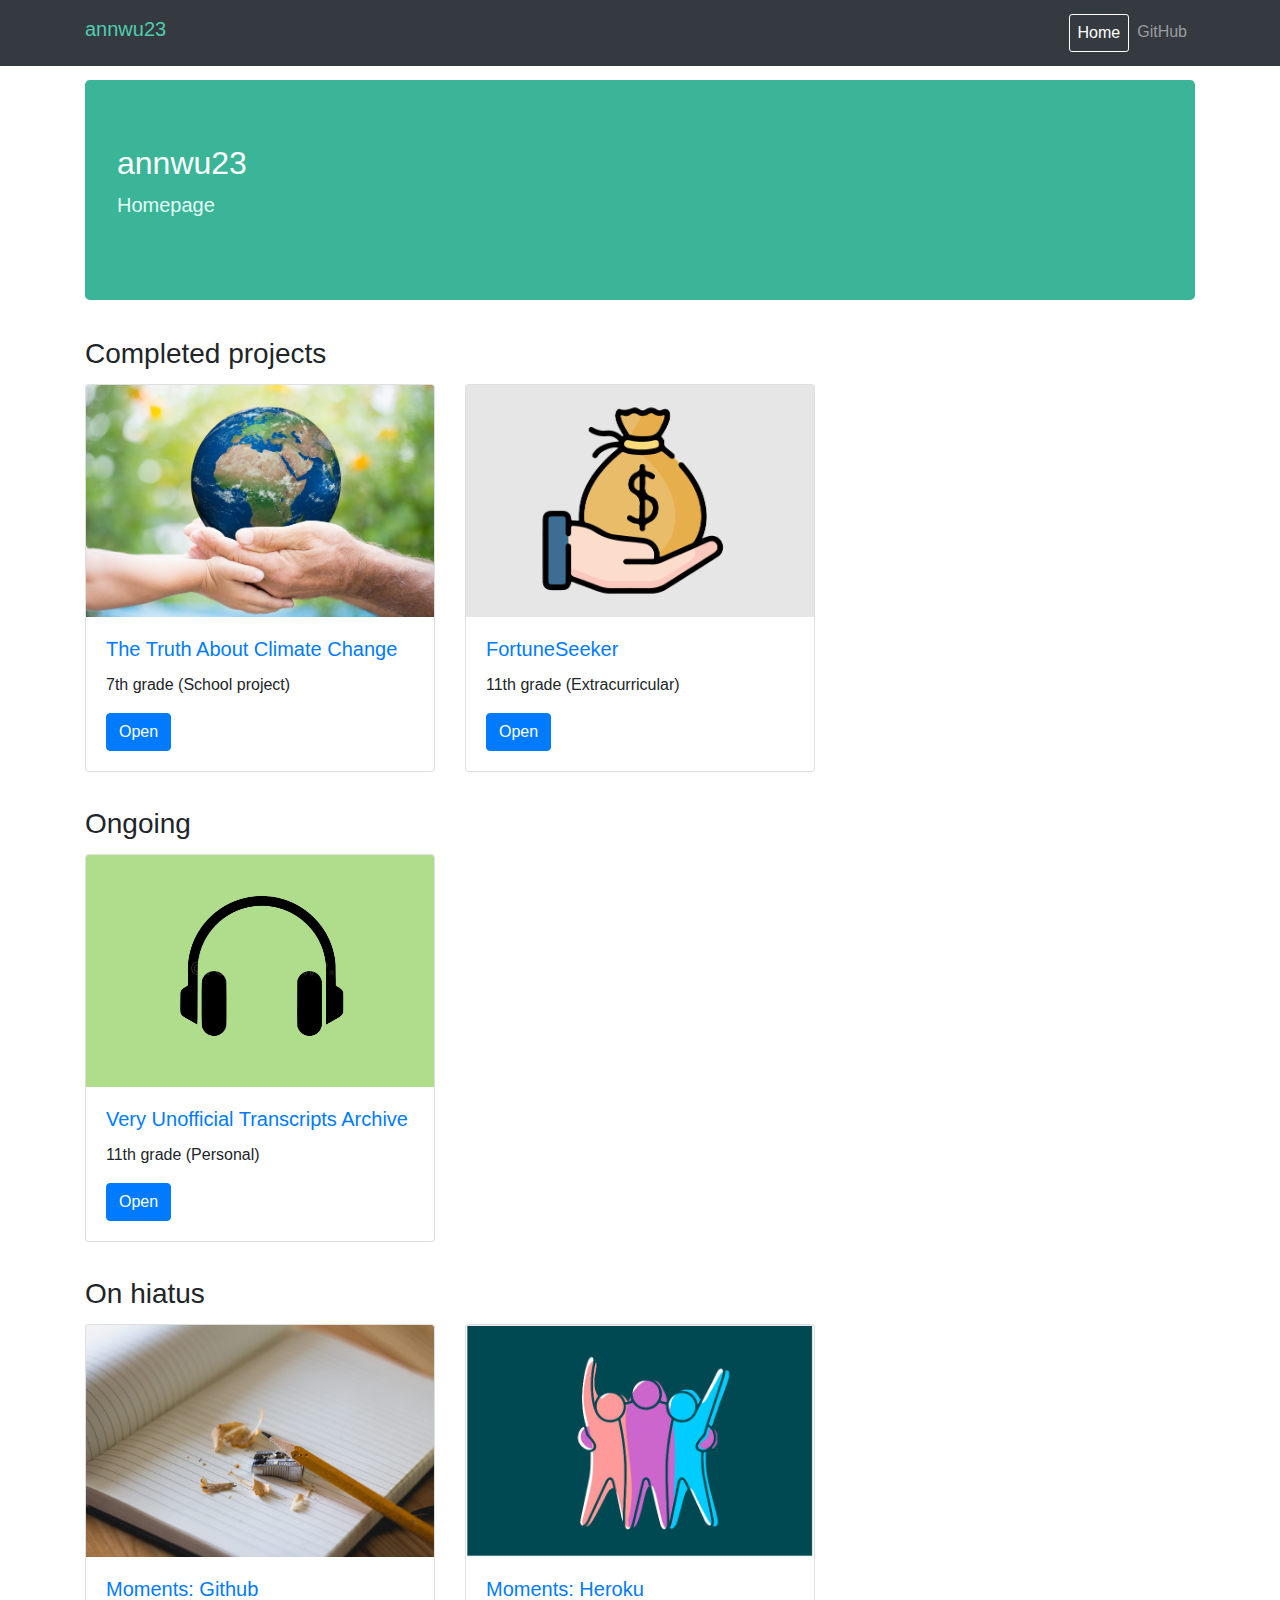
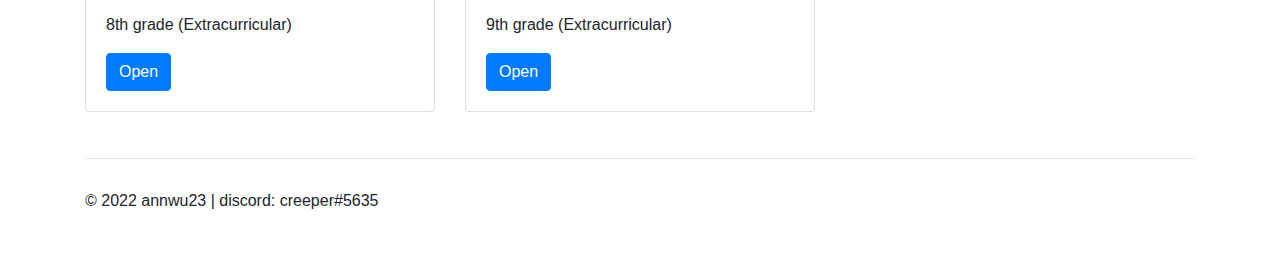
==== index.html @ 158f88be "Initial commit" ====
<!DOCTYPE html>
<html lang="en">
	<head>
		<meta http-equiv="Content-Type" content="text/html; charset=UTF-8">  
		<meta name="viewport" content="width=device-width, initial-scale=1, shrink-to-fit=no">
		<meta name="description" content="">
		<meta name="author" content="annwu23">
		<meta name="generator" content="Jekyll v3.8.5">
		<title>annwu23</title>
		<link rel="stylesheet" href="static/css/main.css">
		<link rel="stylesheet" href="https://use.fontawesome.com/releases/v5.6.1/css/all.css" integrity="sha384-gfdkjb5BdAXd+lj+gudLWI+BXq4IuLW5IT+brZEZsLFm++aCMlF1V92rMkPaX4PP" crossorigin="anonymous">
		<link rel="stylesheet" href="https://stackpath.bootstrapcdn.com/bootstrap/4.3.1/css/bootstrap.min.css" integrity="sha384-ggOyR0iXCbMQv3Xipma34MD+dH/1fQ784/j6cY/iJTQUOhcWr7x9JvoRxT2MZw1T" crossorigin="anonymous">
		<script src="https://stackpath.bootstrapcdn.com/bootstrap/4.3.1/js/bootstrap.min.js" integrity="sha384-JjSmVgyd0p3pXB1rRibZUAYoIIy6OrQ6VrjIEaFf/nJGzIxFDsf4x0xIM+B07jRM" crossorigin="anonymous"></script>
		<!-- <link rel="icon" href="/favicon.png">
		<link rel="apple-touch-icon" href="/apple-touch-icon.png">
		<link rel="stylesheet" href="/static/bootstrap.min.css">
		<link rel="stylesheet" href="/static/main.css?201102">
		<link rel="canonical" href="https://pyone.tw/"> -->
	</head>
	<body>
		<div class="container">
			<nav class="navbar navbar-expand-md navbar-dark fixed-top bg-dark">
				<div class="container">
					<h1 class="navbar-brand">annwu23</h1>
					<button class="navbar-toggler" type="button" data-toggle="collapse" data-target="#navbarCollapse" aria-controls="navbarCollapse" aria-expanded="false" aria-label="Toggle navigation">
						<span class="navbar-toggler-icon"></span>
					</button>
					<div class="collapse navbar-collapse" id="navbarCollapse">
						<ul class="navbar-nav ml-auto">
							<li class="nav-item"> <a class="nav-link active" href="../">Home</a> </li>
							<li class="nav-item"> <a class="nav-link" href="https://github.com/meowykitty2/" target="_blank">GitHub</a> </li>
						</ul>
					</div>
				</div>
			</nav>
			<main role="main">
				<div class="jumbotron bg-cover">
					<h2>annwu23</h2>
					<div class="row">
						<div class="col-lg-12">
							<p class="lead">Homepage</p>
						</div>
					</div>
				</div> <!-- end class="jumbotron bg-cover" -->
				<h3 class="section-title">Completed projects</h3>
				<div class="row">
					<div class="col-lg-4">
						<div class="card">
							<img src="static/img/thetruthaboutclimatechange.jpg" class="card-img-top" alt="Two hands cupping a globe.">
							<div class="card-body">
								<h5 class="card-title text-primary">The Truth About Climate Change</h5>
								<p class="card-text">7th grade (School project)</p>
								<a target="_blank" href="../thetruthaboutclimatechange/" class="btn btn-primary">Open</a>
							</div>
						</div>
					</div> <!-- end class="col-lg-4" -->
					<div class="col-lg-4">
						<div class="card">
							<img src="static/img/fortuneseeker.png" class="card-img-top" alt="A hand cupping a bag of money.">
							<div class="card-body">
								<h5 class="card-title text-primary">FortuneSeeker</h5>
								<p class="card-text">11th grade (Extracurricular)</p>
								<a target="_blank" href="http://fortune-seeker.herokuapp.com" class="btn btn-primary">Open</a>
							</div>
						</div>
					</div> <!-- end class="col-lg-4" -->
				</div> <!-- end class="row" -->
				<h3 class="section-title">Ongoing</h3>
				<div class="row">
					<div class="col-lg-4">
						<div class="card">
							<img src="static/img/transcripts.png" class="card-img-top" alt="A pair of headphones on a purple background.">
							<div class="card-body">
								<h5 class="card-title text-primary">Very Unofficial Transcripts Archive</h5>
								<p class="card-text">11th grade (Personal)</p>
								<a target="_blank" href="../transcripts/" class="btn btn-primary">Open</a>
							</div>
						</div>
					</div> <!-- end class="col-lg-4" -->
				</div> <!-- end class="row" -->
				<h3 class="section-title">On hiatus</h3>
				<div class="row">
					<div class="col-lg-4">
						<div class="card">
							<img src="static/img/moments-github.jpg" class="card-img-top" alt="A pencil and a piece of paper.">
							<div class="card-body">
								<h5 class="card-title text-primary">Moments: Github</h5>
								<p class="card-text">8th grade (Extracurricular)</p>
								<a target="_blank" href="../moments/" class="btn btn-primary">Open</a>
							</div>
						</div>
					</div> <!-- end class="col-lg-4" -->
					<div class="col-lg-4">
						<div class="card">
							<img src="static/img/moments-heroku.png" class="card-img-top" alt="Cartoon depiction of three people (pink, purple, and blue) together.">
							<div class="card-body">
								<h5 class="card-title text-primary">Moments: Heroku</h5>
								<p class="card-text">9th grade (Extracurricular)</p>
								<a target="_blank" href="http://annwu23.herokuapp.com" class="btn btn-primary">Open</a>
							</div>
						</div>
					</div> <!-- end class="col-lg-4" -->
				</div> <!-- end class="row" -->
			</main>
			<hr>
			<footer class="footer">
				<p>&copy; 2022 annwu23 | discord: creeper#5635</p>
			</footer>
		</div> <!-- end class="container" -->
	</body>
</html>
---- static/css/main.css ----
body, button, html, input, select, textarea {
	font-family: "Microsoft JhengHei";
	line-height: 1.65;
}

h1, h2, h3, h4, h5, h6 {
	font-weight: 400;
}
h1.header-title {
	padding: 5px 0;
	font-size: 28px;
	font-weight: 700;
}
h2.page-title {
	margin: 100px 0 10px;
	font-size: 36px;
	padding: 20px;
	background-color: #daf0eb;
	border-radius: 3px;
}
h3.section-title {
    padding: 5px 0;
}

pre code {
	font-size: 18px !important;
	padding-left: -80px;
}

.navbar-brand {
	color: #4fccaf !important;
	font-size: 20px;
}
.navbar-nav .nav-item .nav-link {
	margin: 6px 0;
	padding: 6px 12px;
	color: #c0c0c0;
}
.navbar-nav .nav-item .nav-link.active {
	border: solid 1px #fff;
	border-radius: 3px;
}

/* a, a:link, a:visited, a:active {
	color: #2aa198; /* cyan */
/* }
a:hover {
	color: #268bd2; /* blue */
/* }

/*.page-section {
	padding: 20px 0 10px;
}*/

.page-section + h3 span {
	color: #fff;
	background-color: #007bff;
	padding: 10px 20px;
	border-radius: 3px;
}

footer {
	margin: 30px 0 40px 0;
}

ol.note li {
	font-size: 18px;
}

ul.note li {
	font-size: 18px;
	list-style-type: square
}
ul.outline li {
	font-size: 18px;
	margin: 10px 5px;
}
ul.outline li strong {
	color: #016ee3;
}
ul li p {
	display: inline;
}

.jumbotron {
	margin-top: 80px;
	background-color: #3ab598 !important;
}
.jumbotron h2 {
	color: #fff;
}
.jumbotron p.lead {
	color: #e3fbf5;
}

.small-sec {
	margin: 100px 0 10px;
}
.small-sec span {
	color: #fff;
	background-color: #28a745;
	padding: 10px;
	border-radius: 3px;
}

.dbtable-name,
.intro-title {
	margin: 80px 0 10px;
}
.intro-code {
	color: #fff;
	background-color: #282923;
	border-radius: 3px;
}
.dbtable-name div {
	width: 50%;
	margin: auto;
	margin-bottom: 30px;
	padding: 10px;
	border: solid 1px #999;
	border-radius: 3px;
}
.dbtable-name + div table * {
	font-size: 18px;
}

.text-desc {
	color: #333;
	background-color: #eee;
	font-weight: 400;
	padding: 20px;
	border-radius: 3px;
}

.table-schema tr td:nth-child(1) {
	width: 30%;
}
.table-schema tr td:nth-child(2) {
	width: 20%;
}
.table-schema tr td:nth-child(3) {
	width: 50%;
}

.extra-links div {
	padding: 10px;
}

div .card {
	margin-bottom: 30px;
}
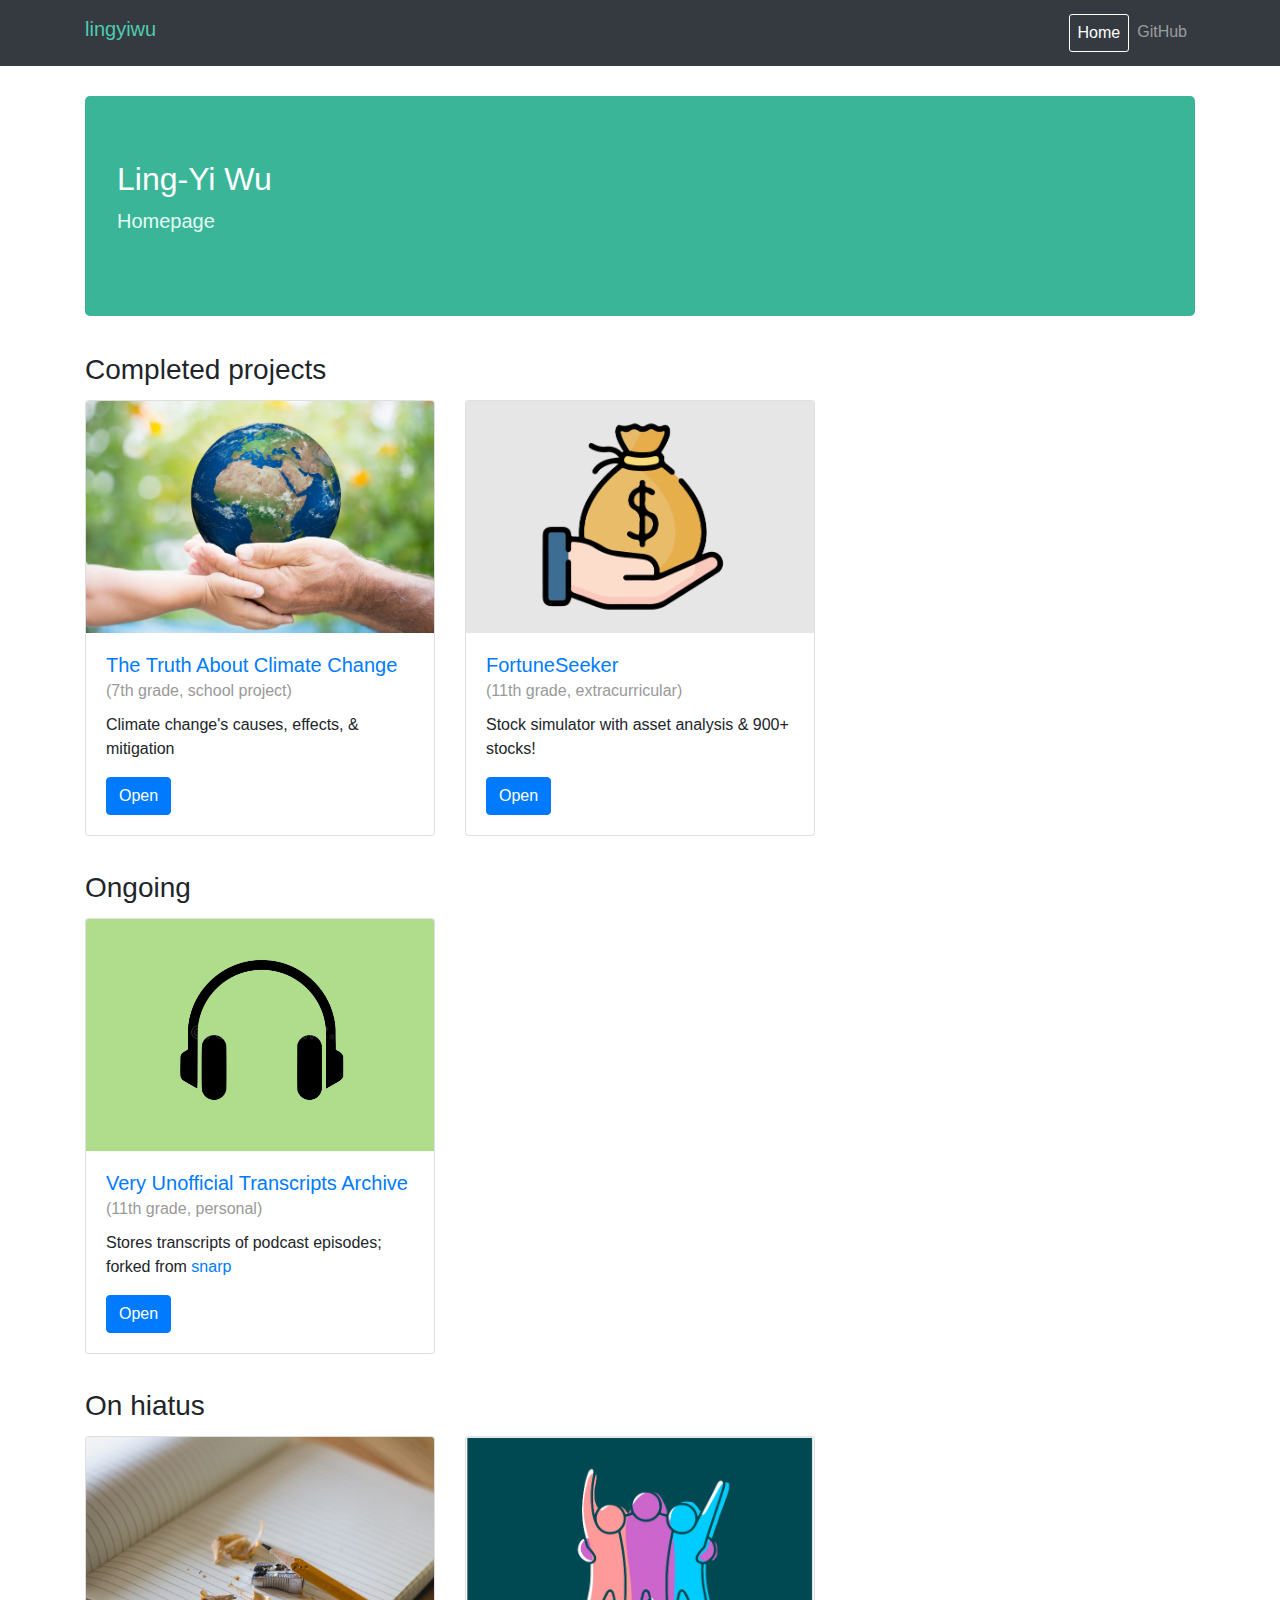
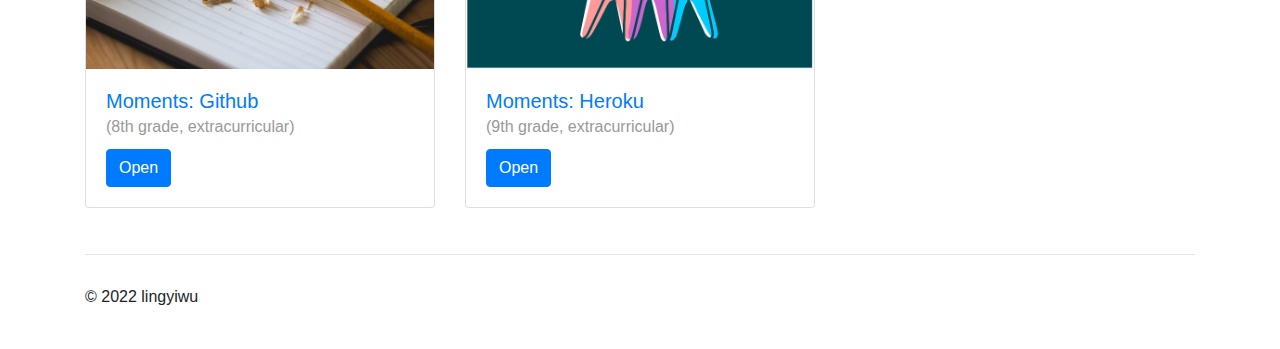
==== commit e051777f: "Updated format of homepage" ====
--- a/index.html
+++ b/index.html
@@ -4,38 +4,34 @@
 		<meta http-equiv="Content-Type" content="text/html; charset=UTF-8">  
 		<meta name="viewport" content="width=device-width, initial-scale=1, shrink-to-fit=no">
 		<meta name="description" content="">
-		<meta name="author" content="annwu23">
-		<meta name="generator" content="Jekyll v3.8.5">
-		<title>annwu23</title>
+		<meta name="author" content="lingyiwu">
+		<title>lingyiwu | home</title>
 		<link rel="stylesheet" href="static/css/main.css">
 		<link rel="stylesheet" href="https://use.fontawesome.com/releases/v5.6.1/css/all.css" integrity="sha384-gfdkjb5BdAXd+lj+gudLWI+BXq4IuLW5IT+brZEZsLFm++aCMlF1V92rMkPaX4PP" crossorigin="anonymous">
 		<link rel="stylesheet" href="https://stackpath.bootstrapcdn.com/bootstrap/4.3.1/css/bootstrap.min.css" integrity="sha384-ggOyR0iXCbMQv3Xipma34MD+dH/1fQ784/j6cY/iJTQUOhcWr7x9JvoRxT2MZw1T" crossorigin="anonymous">
 		<script src="https://stackpath.bootstrapcdn.com/bootstrap/4.3.1/js/bootstrap.min.js" integrity="sha384-JjSmVgyd0p3pXB1rRibZUAYoIIy6OrQ6VrjIEaFf/nJGzIxFDsf4x0xIM+B07jRM" crossorigin="anonymous"></script>
-		<!-- <link rel="icon" href="/favicon.png">
-		<link rel="apple-touch-icon" href="/apple-touch-icon.png">
-		<link rel="stylesheet" href="/static/bootstrap.min.css">
-		<link rel="stylesheet" href="/static/main.css?201102">
-		<link rel="canonical" href="https://pyone.tw/"> -->
+		<!-- <link rel="icon" href="static/img/favicon.png"> -->
+		<!-- <link rel="apple-touch-icon" href="static/img/apple-touch-icon.png"> -->
 	</head>
 	<body>
 		<div class="container">
 			<nav class="navbar navbar-expand-md navbar-dark fixed-top bg-dark">
 				<div class="container">
-					<h1 class="navbar-brand">annwu23</h1>
+					<h1 class="navbar-brand">lingyiwu</h1>
 					<button class="navbar-toggler" type="button" data-toggle="collapse" data-target="#navbarCollapse" aria-controls="navbarCollapse" aria-expanded="false" aria-label="Toggle navigation">
 						<span class="navbar-toggler-icon"></span>
 					</button>
 					<div class="collapse navbar-collapse" id="navbarCollapse">
 						<ul class="navbar-nav ml-auto">
 							<li class="nav-item"> <a class="nav-link active" href="../">Home</a> </li>
-							<li class="nav-item"> <a class="nav-link" href="https://github.com/meowykitty2/" target="_blank">GitHub</a> </li>
+							<li class="nav-item"> <a class="nav-link" href="https://github.com/lingyiwu/" target="_blank">GitHub</a> </li>
 						</ul>
 					</div>
 				</div>
 			</nav>
 			<main role="main">
 				<div class="jumbotron bg-cover">
-					<h2>annwu23</h2>
+					<h2>Ling-Yi Wu</h2>
 					<div class="row">
 						<div class="col-lg-12">
 							<p class="lead">Homepage</p>
@@ -48,8 +44,8 @@
 						<div class="card">
 							<img src="static/img/thetruthaboutclimatechange.jpg" class="card-img-top" alt="Two hands cupping a globe.">
 							<div class="card-body">
-								<h5 class="card-title text-primary">The Truth About Climate Change</h5>
-								<p class="card-text">7th grade (School project)</p>
+								<h5 class="card-title text-primary">The Truth About Climate Change<br/><small>(7th grade, school project)</small></h5>
+								<p class="card-text">Climate change's causes, effects, &amp; mitigation</p>
 								<a target="_blank" href="../thetruthaboutclimatechange/" class="btn btn-primary">Open</a>
 							</div>
 						</div>
@@ -58,8 +54,8 @@
 						<div class="card">
 							<img src="static/img/fortuneseeker.png" class="card-img-top" alt="A hand cupping a bag of money.">
 							<div class="card-body">
-								<h5 class="card-title text-primary">FortuneSeeker</h5>
-								<p class="card-text">11th grade (Extracurricular)</p>
+								<h5 class="card-title text-primary">FortuneSeeker<br/><small>(11th grade, extracurricular)</small></h5>
+								<p class="card-text">Stock simulator with asset analysis &amp; 900+ stocks!</p>
 								<a target="_blank" href="http://fortune-seeker.herokuapp.com" class="btn btn-primary">Open</a>
 							</div>
 						</div>
@@ -71,8 +67,8 @@
 						<div class="card">
 							<img src="static/img/transcripts.png" class="card-img-top" alt="A pair of headphones on a purple background.">
 							<div class="card-body">
-								<h5 class="card-title text-primary">Very Unofficial Transcripts Archive</h5>
-								<p class="card-text">11th grade (Personal)</p>
+								<h5 class="card-title text-primary">Very Unofficial Transcripts Archive<br/><small>(11th grade, personal)</small></h5>
+								<p class="card-text">Stores transcripts of podcast episodes; forked from <a href="https://snarp.github.io/magnus_archives_transcripts/" target="_blank">snarp</a></p>
 								<a target="_blank" href="../transcripts/" class="btn btn-primary">Open</a>
 							</div>
 						</div>
@@ -84,8 +80,7 @@
 						<div class="card">
 							<img src="static/img/moments-github.jpg" class="card-img-top" alt="A pencil and a piece of paper.">
 							<div class="card-body">
-								<h5 class="card-title text-primary">Moments: Github</h5>
-								<p class="card-text">8th grade (Extracurricular)</p>
+								<h5 class="card-title text-primary">Moments: Github<br/><small>(8th grade, extracurricular)</small></h5>
 								<a target="_blank" href="../moments/" class="btn btn-primary">Open</a>
 							</div>
 						</div>
@@ -94,8 +89,7 @@
 						<div class="card">
 							<img src="static/img/moments-heroku.png" class="card-img-top" alt="Cartoon depiction of three people (pink, purple, and blue) together.">
 							<div class="card-body">
-								<h5 class="card-title text-primary">Moments: Heroku</h5>
-								<p class="card-text">9th grade (Extracurricular)</p>
+								<h5 class="card-title text-primary">Moments: Heroku<br/><small>(9th grade, extracurricular)</small></h5>
 								<a target="_blank" href="http://annwu23.herokuapp.com" class="btn btn-primary">Open</a>
 							</div>
 						</div>
@@ -104,7 +98,7 @@
 			</main>
 			<hr>
 			<footer class="footer">
-				<p>&copy; 2022 annwu23 | discord: creeper#5635</p>
+				<p>&copy; 2022 lingyiwu</p>
 			</footer>
 		</div> <!-- end class="container" -->
 	</body>
--- a/static/css/main.css
+++ b/static/css/main.css
@@ -83,7 +83,7 @@
 }
 
 .jumbotron {
-	margin-top: 80px;
+	margin-top: 6rem;
 	background-color: #3ab598 !important;
 }
 .jumbotron h2 {
@@ -148,4 +148,7 @@
 
 div .card {
 	margin-bottom: 30px;
+}
+.card-title small {
+	color: #999;
 }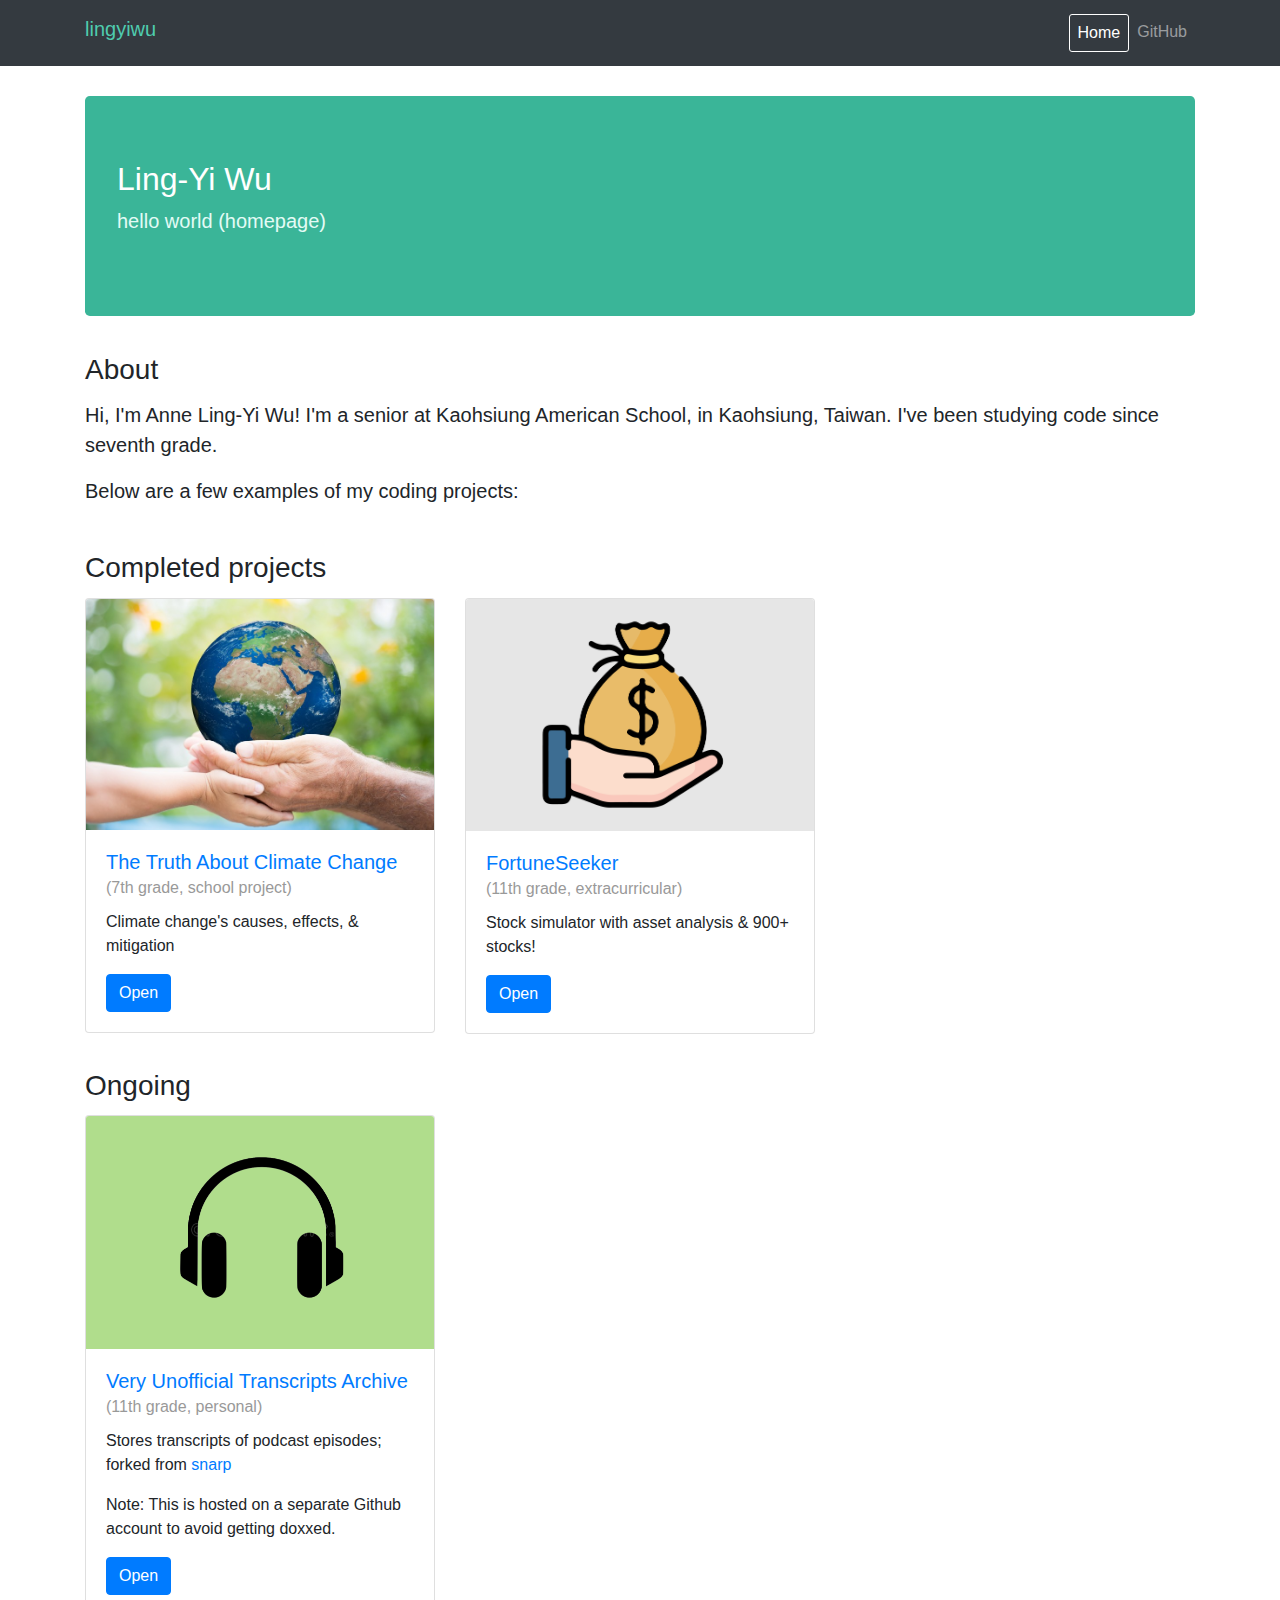
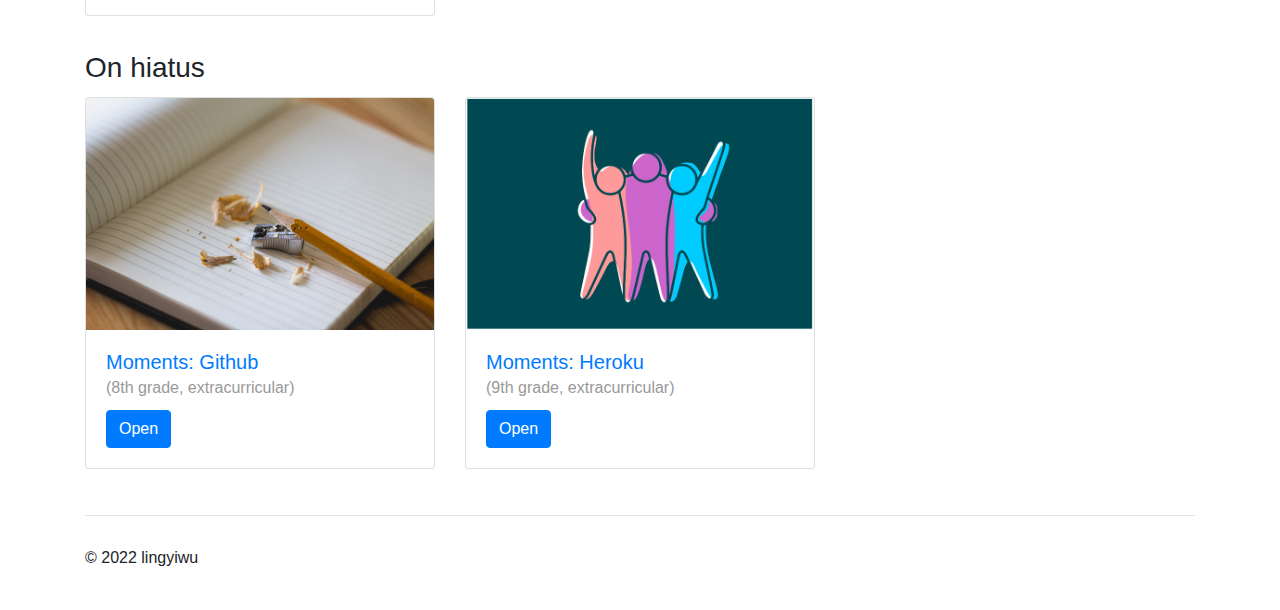
==== commit 0213dda5: "Fixed a link, added short description" ====
--- a/index.html
+++ b/index.html
@@ -10,6 +10,14 @@
 		<link rel="stylesheet" href="https://use.fontawesome.com/releases/v5.6.1/css/all.css" integrity="sha384-gfdkjb5BdAXd+lj+gudLWI+BXq4IuLW5IT+brZEZsLFm++aCMlF1V92rMkPaX4PP" crossorigin="anonymous">
 		<link rel="stylesheet" href="https://stackpath.bootstrapcdn.com/bootstrap/4.3.1/css/bootstrap.min.css" integrity="sha384-ggOyR0iXCbMQv3Xipma34MD+dH/1fQ784/j6cY/iJTQUOhcWr7x9JvoRxT2MZw1T" crossorigin="anonymous">
 		<script src="https://stackpath.bootstrapcdn.com/bootstrap/4.3.1/js/bootstrap.min.js" integrity="sha384-JjSmVgyd0p3pXB1rRibZUAYoIIy6OrQ6VrjIEaFf/nJGzIxFDsf4x0xIM+B07jRM" crossorigin="anonymous"></script>
+		<script src="https://code.jquery.com/jquery-3.6.0.min.js"></script>
+		<script>
+			$(document).ready(function(){
+				$('#toggle-frog').click(function() {
+					$('#frog').toggle("slide");
+				});
+			});
+		</script>
 		<!-- <link rel="icon" href="static/img/favicon.png"> -->
 		<!-- <link rel="apple-touch-icon" href="static/img/apple-touch-icon.png"> -->
 	</head>
@@ -34,10 +42,23 @@
 					<h2>Ling-Yi Wu</h2>
 					<div class="row">
 						<div class="col-lg-12">
-							<p class="lead">Homepage</p>
+							<p class="lead">hello world (homepage)</p>
 						</div>
 					</div>
 				</div> <!-- end class="jumbotron bg-cover" -->
+				<h3 class="section-title">About</h3>
+				<p class="lead">Hi, I'm Anne Ling-Yi Wu! I'm a senior at Kaohsiung American School, in Kaohsiung, Taiwan. I've been studying code since seventh grade.</p>
+				<!-- , and Making Websites Is My Passion <span class="toggle" id="toggle-frog">(insert badly drawn frog)</span>.</p>
+				<div id="frog" style="display: none;">
+					<center>
+					<img src="static/img/home-frog.jpeg" alt="frog">
+					<br/><br/>
+					<p>(Image Description: A poorly edited image of a happy frog clipart on a foggy background. It is captioned with red Papyrus font that reads, 'graphic design is my passion.' End ID)</p>
+					<p>You know, this frog.</p>
+					</center>
+				</div> -->
+				<p class="lead">Below are a few examples of my coding projects:</p>
+				<br/>
 				<h3 class="section-title">Completed projects</h3>
 				<div class="row">
 					<div class="col-lg-4">
@@ -69,7 +90,8 @@
 							<div class="card-body">
 								<h5 class="card-title text-primary">Very Unofficial Transcripts Archive<br/><small>(11th grade, personal)</small></h5>
 								<p class="card-text">Stores transcripts of podcast episodes; forked from <a href="https://snarp.github.io/magnus_archives_transcripts/" target="_blank">snarp</a></p>
-								<a target="_blank" href="../transcripts/" class="btn btn-primary">Open</a>
+								<p class="card-text">Note: This is hosted on a separate Github account to avoid getting doxxed.</p>
+								<a target="_blank" href="https://ghostwires.github.io/transcripts" class="btn btn-primary">Open</a>
 							</div>
 						</div>
 					</div> <!-- end class="col-lg-4" -->
--- a/static/css/main.css
+++ b/static/css/main.css
@@ -151,4 +151,10 @@
 }
 .card-title small {
 	color: #999;
+}
+
+.toggle {
+	color: #007bff;
+	text-decoration: underline;
+	cursor: pointer;
 }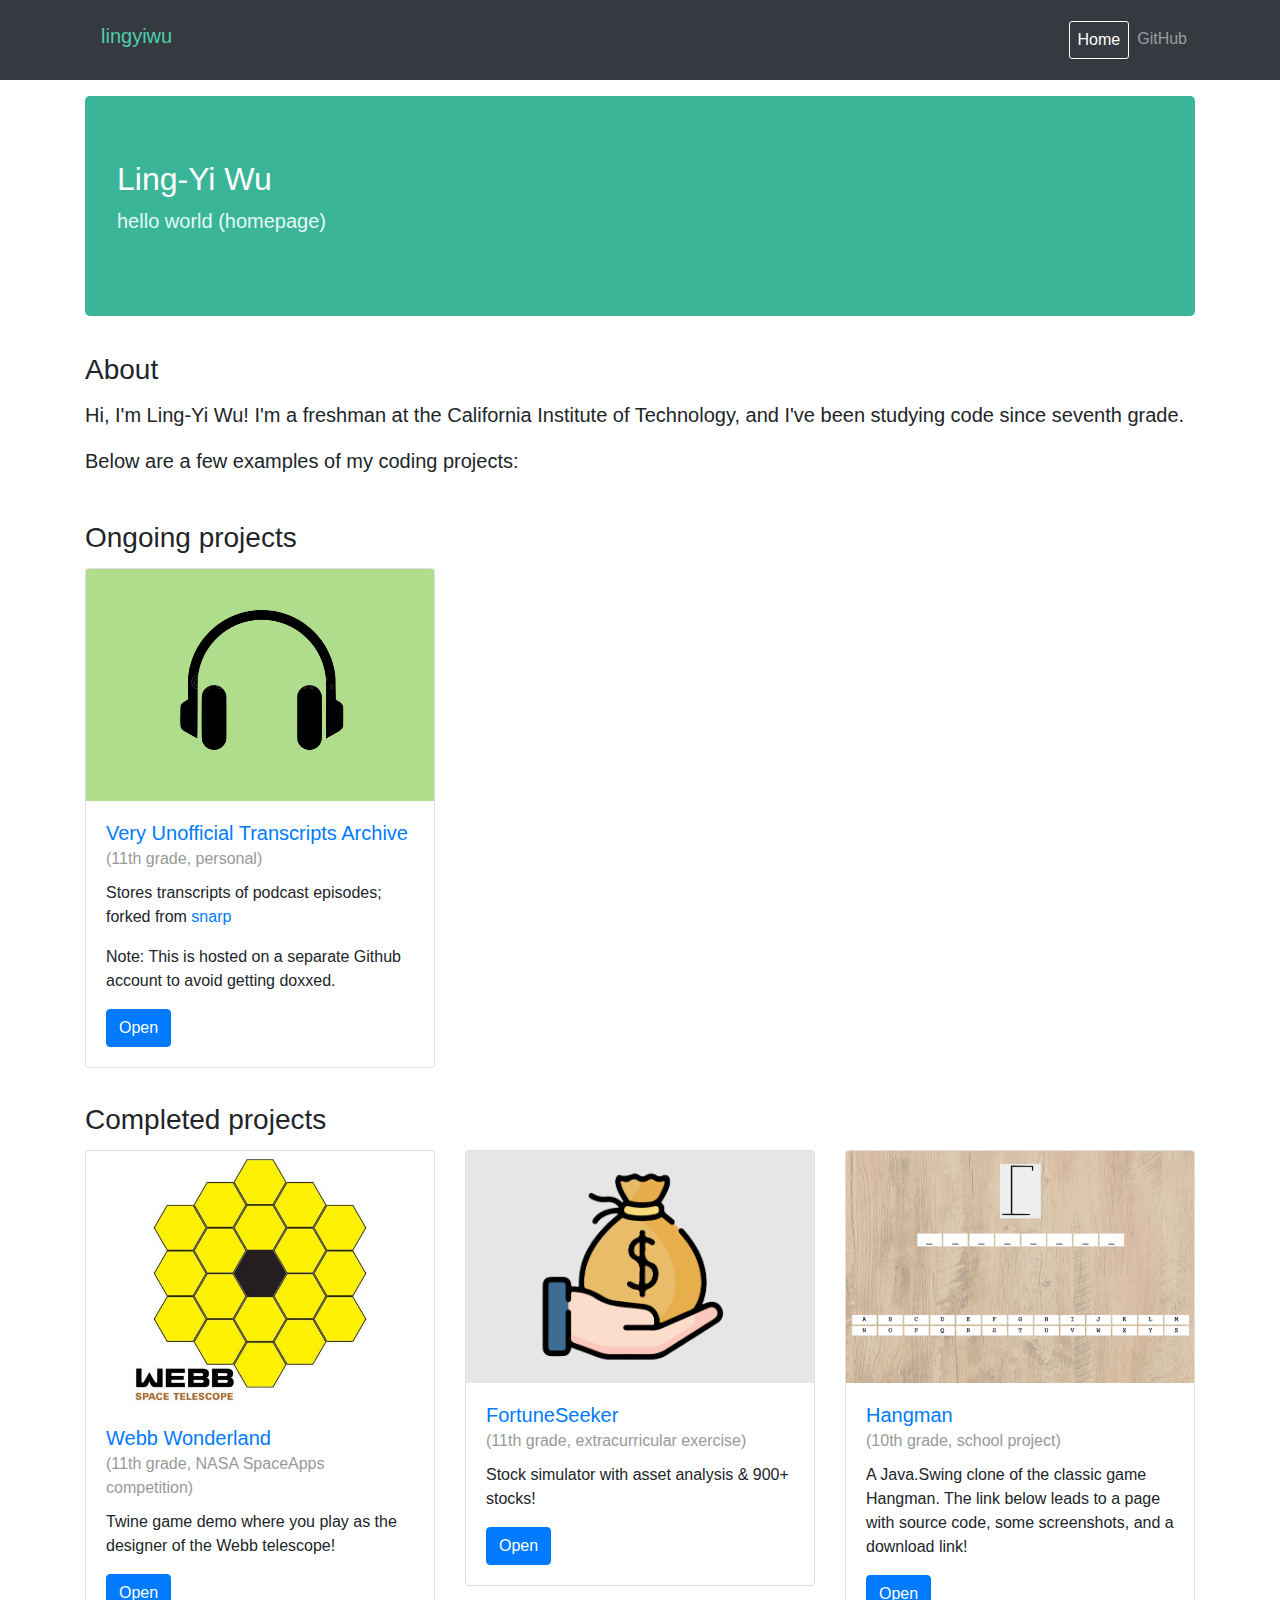
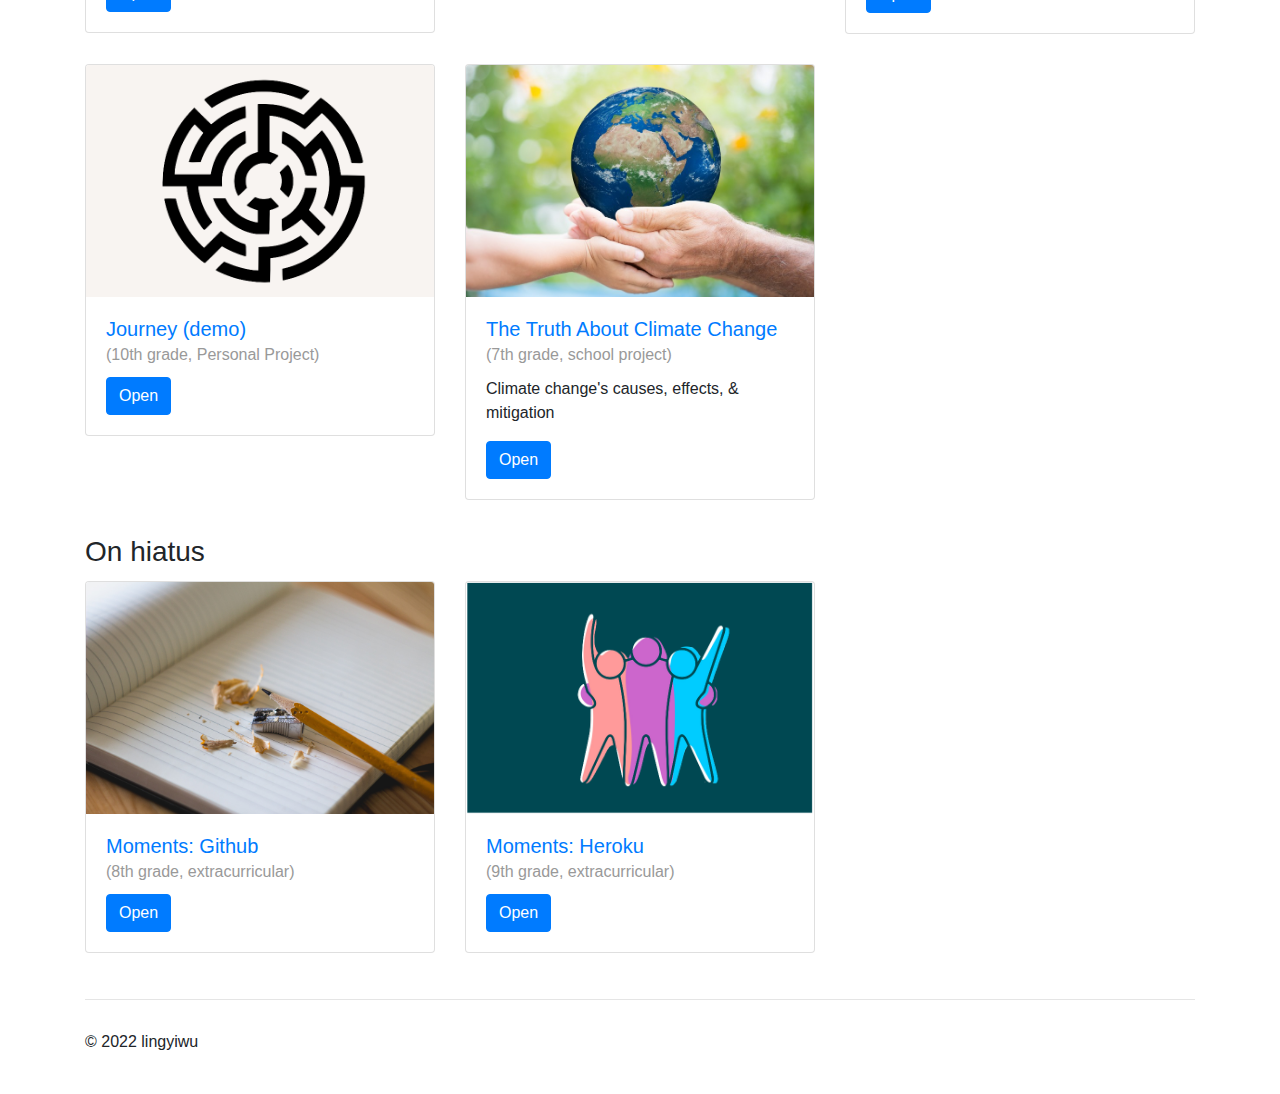
==== commit 5f12475f: "Updated homepage with more projects" ====
--- a/index.html
+++ b/index.html
@@ -12,11 +12,11 @@
 		<script src="https://stackpath.bootstrapcdn.com/bootstrap/4.3.1/js/bootstrap.min.js" integrity="sha384-JjSmVgyd0p3pXB1rRibZUAYoIIy6OrQ6VrjIEaFf/nJGzIxFDsf4x0xIM+B07jRM" crossorigin="anonymous"></script>
 		<script src="https://code.jquery.com/jquery-3.6.0.min.js"></script>
 		<script>
-			$(document).ready(function(){
-				$('#toggle-frog').click(function() {
-					$('#frog').toggle("slide");
-				});
-			});
+			// $(document).ready(function(){
+			// 	$('#toggle-frog').click(function() {
+			// 		$('#frog').toggle("slide");
+			// 	});
+			// });
 		</script>
 		<!-- <link rel="icon" href="static/img/favicon.png"> -->
 		<!-- <link rel="apple-touch-icon" href="static/img/apple-touch-icon.png"> -->
@@ -25,7 +25,7 @@
 		<div class="container">
 			<nav class="navbar navbar-expand-md navbar-dark fixed-top bg-dark">
 				<div class="container">
-					<h1 class="navbar-brand">lingyiwu</h1>
+					<h1 class="navbar-brand"><a class="nav-link active" id="home-button" href=".">lingyiwu</a></h1>
 					<button class="navbar-toggler" type="button" data-toggle="collapse" data-target="#navbarCollapse" aria-controls="navbarCollapse" aria-expanded="false" aria-label="Toggle navigation">
 						<span class="navbar-toggler-icon"></span>
 					</button>
@@ -47,7 +47,7 @@
 					</div>
 				</div> <!-- end class="jumbotron bg-cover" -->
 				<h3 class="section-title">About</h3>
-				<p class="lead">Hi, I'm Anne Ling-Yi Wu! I'm a senior at Kaohsiung American School, in Kaohsiung, Taiwan. I've been studying code since seventh grade.</p>
+				<p class="lead">Hi, I'm Ling-Yi Wu! I'm a freshman at the California Institute of Technology, and I've been studying code since seventh grade.</p>
 				<!-- , and Making Websites Is My Passion <span class="toggle" id="toggle-frog">(insert badly drawn frog)</span>.</p>
 				<div id="frog" style="display: none;">
 					<center>
@@ -59,30 +59,7 @@
 				</div> -->
 				<p class="lead">Below are a few examples of my coding projects:</p>
 				<br/>
-				<h3 class="section-title">Completed projects</h3>
-				<div class="row">
-					<div class="col-lg-4">
-						<div class="card">
-							<img src="static/img/thetruthaboutclimatechange.jpg" class="card-img-top" alt="Two hands cupping a globe.">
-							<div class="card-body">
-								<h5 class="card-title text-primary">The Truth About Climate Change<br/><small>(7th grade, school project)</small></h5>
-								<p class="card-text">Climate change's causes, effects, &amp; mitigation</p>
-								<a target="_blank" href="../thetruthaboutclimatechange/" class="btn btn-primary">Open</a>
-							</div>
-						</div>
-					</div> <!-- end class="col-lg-4" -->
-					<div class="col-lg-4">
-						<div class="card">
-							<img src="static/img/fortuneseeker.png" class="card-img-top" alt="A hand cupping a bag of money.">
-							<div class="card-body">
-								<h5 class="card-title text-primary">FortuneSeeker<br/><small>(11th grade, extracurricular)</small></h5>
-								<p class="card-text">Stock simulator with asset analysis &amp; 900+ stocks!</p>
-								<a target="_blank" href="http://fortune-seeker.herokuapp.com" class="btn btn-primary">Open</a>
-							</div>
-						</div>
-					</div> <!-- end class="col-lg-4" -->
-				</div> <!-- end class="row" -->
-				<h3 class="section-title">Ongoing</h3>
+				<h3 class="section-title">Ongoing projects</h3>
 				<div class="row">
 					<div class="col-lg-4">
 						<div class="card">
@@ -92,6 +69,58 @@
 								<p class="card-text">Stores transcripts of podcast episodes; forked from <a href="https://snarp.github.io/magnus_archives_transcripts/" target="_blank">snarp</a></p>
 								<p class="card-text">Note: This is hosted on a separate Github account to avoid getting doxxed.</p>
 								<a target="_blank" href="https://ghostwires.github.io/transcripts" class="btn btn-primary">Open</a>
+							</div>
+						</div>
+					</div> <!-- end class="col-lg-4" -->
+				</div>
+				<h3 class="section-title">Completed projects</h3>
+				<div class="row">
+					<div class="col-lg-4">
+						<div class="card">
+							<img src="static/img/webb_clipart.jpg" class="card-img-top" alt="The James Webb Telescope mirror, which has a yellow honeycomb pattern.">
+							<div class="card-body">
+								<h5 class="card-title text-primary">Webb Wonderland<br/><small>(11th grade, NASA SpaceApps competition)</small></h5>
+								<p class="card-text">Twine game demo where you play as the designer of the Webb telescope!</p>
+								<a target="_blank" href="https://webbwonderland.github.io/" class="btn btn-primary">Open</a>
+							</div>
+						</div>
+					</div> <!-- end class="col-lg-4" -->
+					<div class="col-lg-4">
+						<div class="card">
+							<img src="static/img/fortuneseeker.png" class="card-img-top" alt="A hand cupping a bag of money.">
+							<div class="card-body">
+								<h5 class="card-title text-primary">FortuneSeeker<br/><small>(11th grade, extracurricular exercise)</small></h5>
+								<p class="card-text">Stock simulator with asset analysis &amp; 900+ stocks!</p>
+								<a target="_blank" href="https://fortuneseeker.onrender.com/" class="btn btn-primary">Open</a>
+							</div>
+						</div>
+					</div> <!-- end class="col-lg-4" -->
+					<div class="col-lg-4">
+						<div class="card">
+							<img src="static/img/hangman.png" class="card-img-top" alt="A game of Hangman, showing an empty gallows along with eight blanks for letters and an alphabet keyboard.">
+							<div class="card-body">
+								<h5 class="card-title text-primary">Hangman<br/><small>(10th grade, school project)</small></h5>
+								<p class="card-text">A Java.Swing clone of the classic game Hangman. The link below leads to a page with source code, some screenshots, and a download link!</p>
+								<a target="_blank" href="./hangman" class="btn btn-primary">Open</a>
+							</div>
+						</div>
+					</div> <!-- end class="col-lg-4" -->
+					<div class="col-lg-4">
+						<div class="card">
+							<img src="static/img/journey.png" class="card-img-top" alt="The Choice of Games logo, which looks like a black circular maze on a beige background.">
+							<div class="card-body">
+								<h5 class="card-title text-primary">Journey (demo)<br/><small>(10th grade, Personal Project)</small></h5>
+								<a target="_blank" href="https://dashingdon.com/play/annwu23/journey/mygame/" class="btn btn-primary">Open</a>
+							</div>
+						</div>
+					</div>
+					<div class="col-lg-4">
+						<div class="card">
+							<img src="static/img/thetruthaboutclimatechange.jpg" class="card-img-top" alt="Two hands cupping a globe.">
+							<div class="card-body">
+								<h5 class="card-title text-primary">The Truth About Climate Change<br/><small>(7th grade, school project)</small></h5>
+								<p class="card-text">Climate change's causes, effects, &amp; mitigation</p>
+								<a target="_blank" href="../thetruthaboutclimatechange/" class="btn btn-primary">Open</a>
 							</div>
 						</div>
 					</div> <!-- end class="col-lg-4" -->
--- a/static/css/main.css
+++ b/static/css/main.css
@@ -1,9 +1,14 @@
-body, button, html, input, select, textarea {
-	font-family: "Microsoft JhengHei";
+body, html, input, select, textarea {
+	font-family: Verdana, Geneva, Tahoma, sans-serif;
 	line-height: 1.65;
 }
 
-h1, h2, h3, h4, h5, h6 {
+button {
+	font-family: Verdana, Geneva, Tahoma, sans-serif !important;
+	line-height: 1.65;
+}
+
+h1, h2, h3 {
 	font-weight: 400;
 }
 h1.header-title {
@@ -25,6 +30,24 @@
 pre code {
 	font-size: 18px !important;
 	padding-left: -80px;
+}
+/* for code line numbers */
+.hljs-ln td.hljs-ln-numbers {
+	-webkit-touch-callout: none;
+	-webkit-user-select: none;
+	-khtml-user-select: none;
+	-moz-user-select: none;
+	-ms-user-select: none;
+	user-select: none;
+	text-align: center;
+	color: #eee !important;
+	border-right: 1px solid #eee;
+	vertical-align: top;
+	padding-right: 5px;
+}
+/* for code text */
+.hljs-ln td.hljs-ln-code {
+	padding-left: 10px;
 }
 
 .navbar-brand {
@@ -51,6 +74,10 @@
 /*.page-section {
 	padding: 20px 0 10px;
 }*/
+
+#home-button {
+  color: #4fccaf !important;
+}
 
 .page-section + h3 span {
 	color: #fff;
